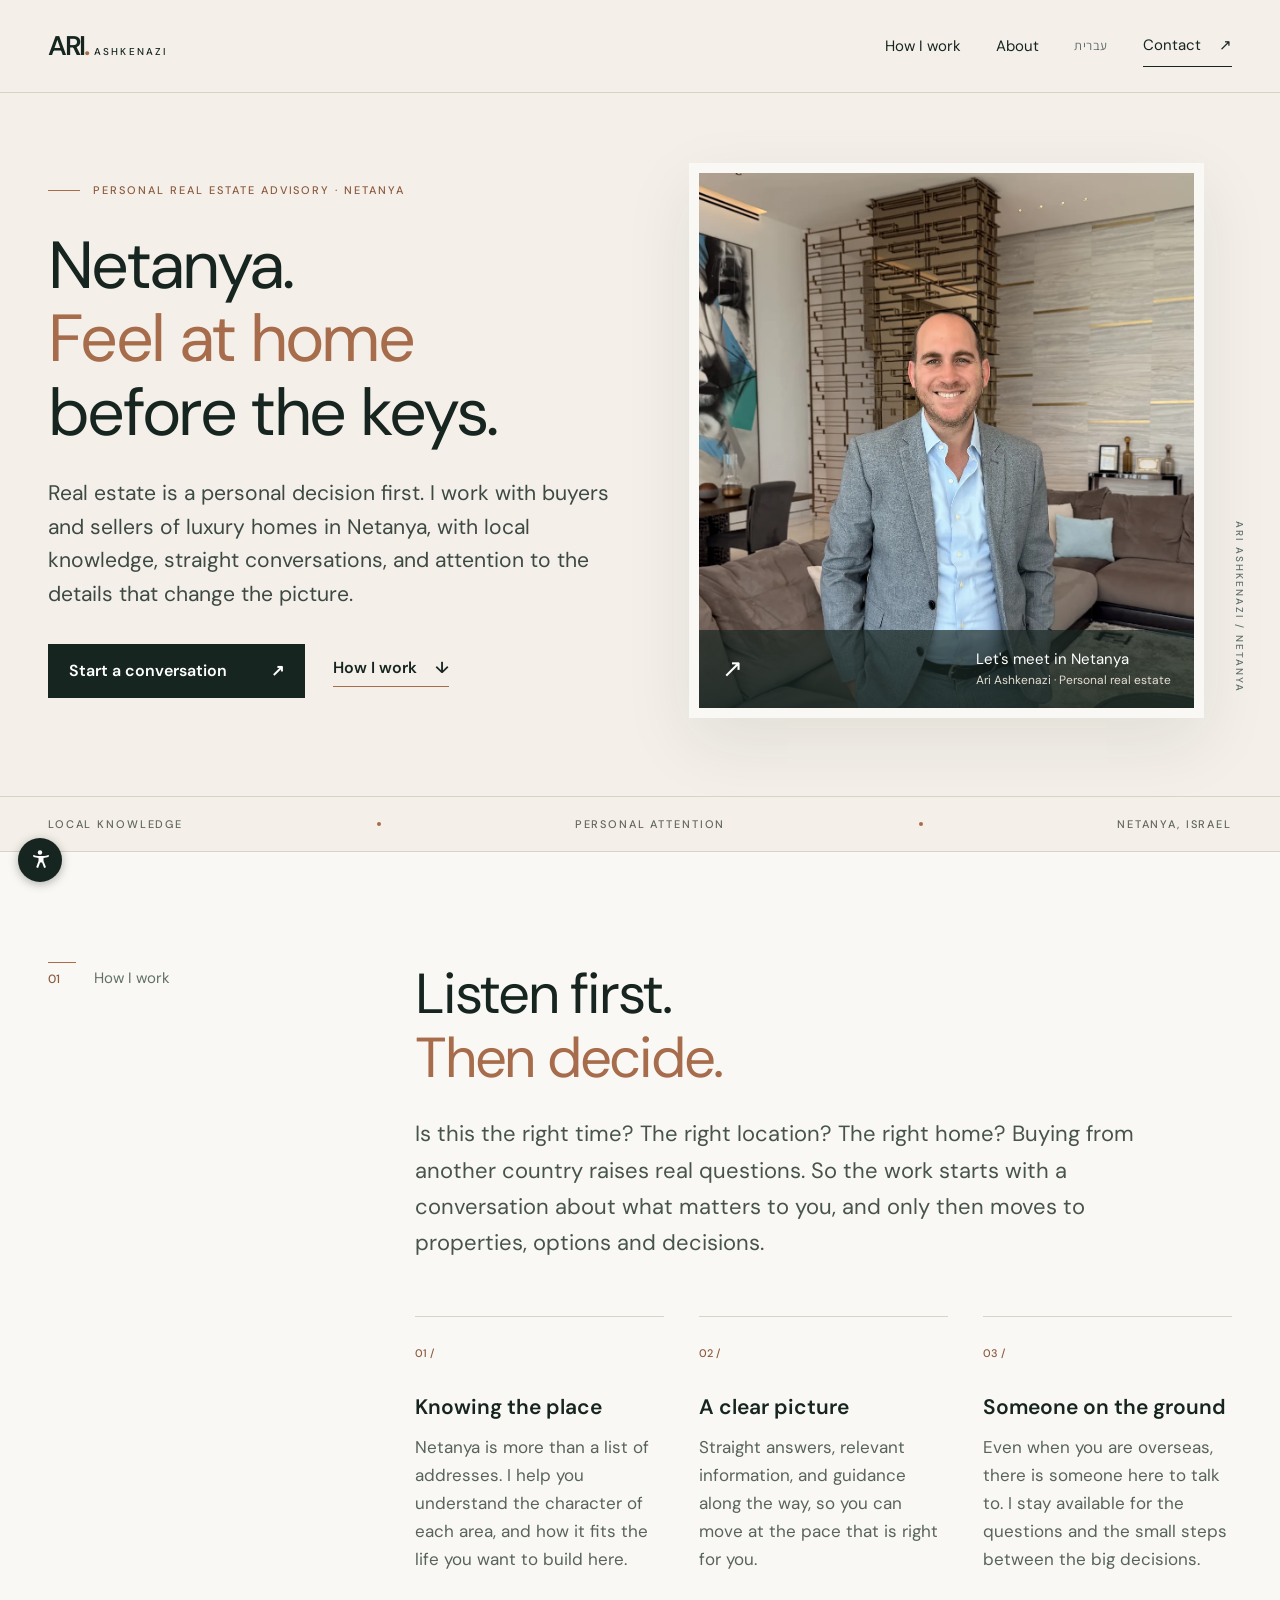
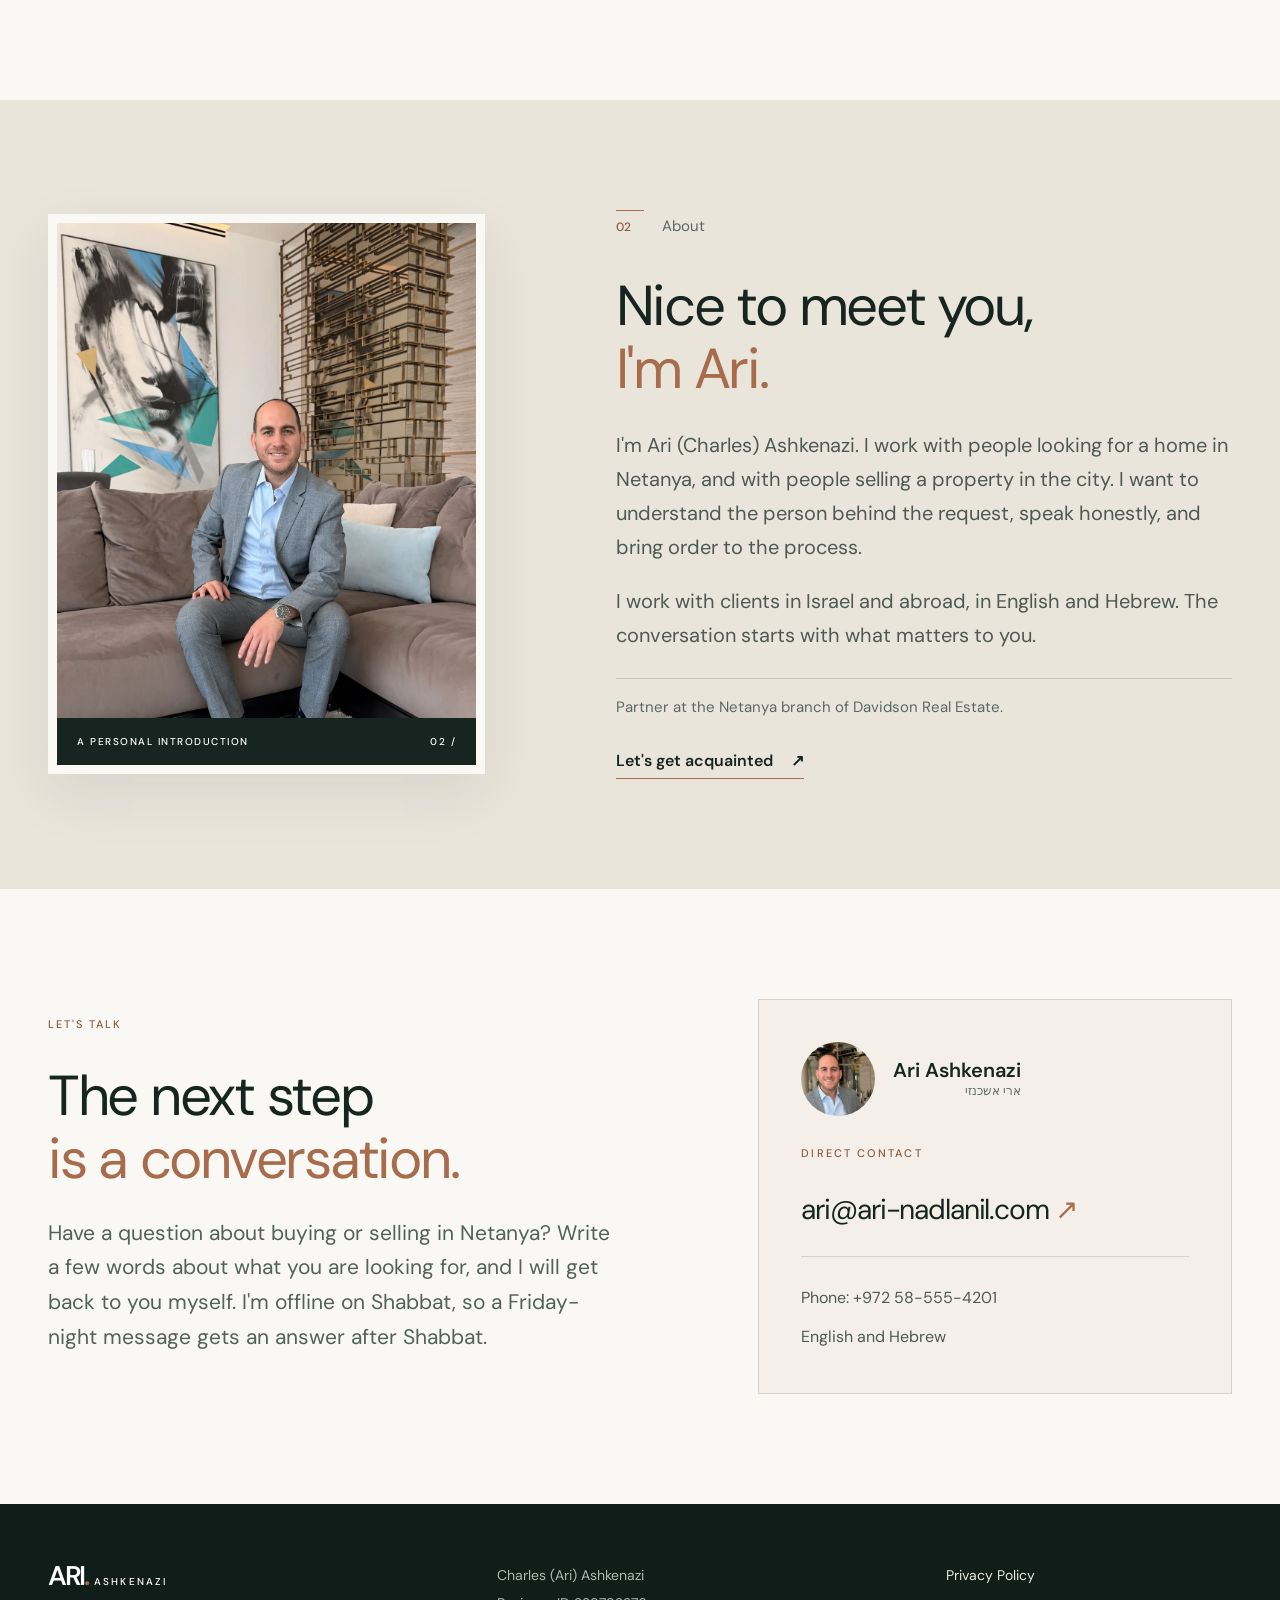
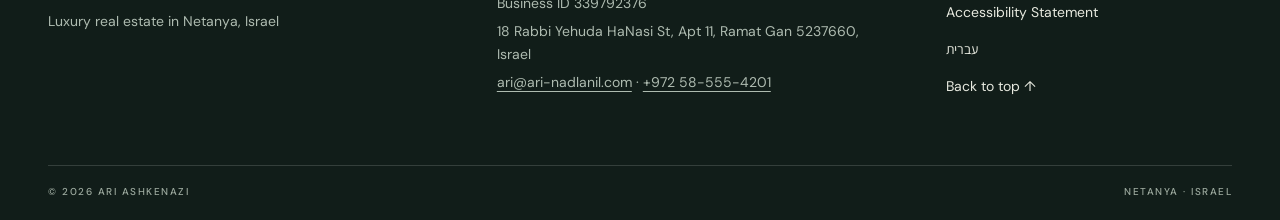
==== en/index.html @ 7a7f20bd "Site v2 phase A: English page, accessibility statement, privacy update, local fonts, 404, sitemap, r" ====
<!doctype html>
<html lang="en" dir="ltr">
<head>
  <meta charset="utf-8">
  <meta name="viewport" content="width=device-width, initial-scale=1">
  <meta name="theme-color" content="#172521">
  <title>Ari Ashkenazi | Luxury Real Estate in Netanya, Israel</title>
  <meta name="description" content="Ari (Charles) Ashkenazi - personal guidance for buying and selling luxury homes in Netanya, Israel. For buyers and sellers in Israel and abroad, in English and Hebrew.">
  <link rel="canonical" href="https://ari-nadlanil.com/en/">
  <link rel="alternate" hreflang="he" href="https://ari-nadlanil.com/">
  <link rel="alternate" hreflang="en" href="https://ari-nadlanil.com/en/">
  <link rel="alternate" hreflang="x-default" href="https://ari-nadlanil.com/">
  <meta property="og:type" content="website">
  <meta property="og:site_name" content="Ari Ashkenazi">
  <meta property="og:title" content="Ari Ashkenazi | Luxury Real Estate in Netanya">
  <meta property="og:description" content="Netanya, with someone local. Personal guidance for buyers and sellers in Israel and abroad.">
  <meta property="og:url" content="https://ari-nadlanil.com/en/">
  <meta property="og:image" content="https://ari-nadlanil.com/assets/ari-hero.webp">
  <meta property="og:locale" content="en_US">
  <meta property="og:locale:alternate" content="he_IL">
  <script type="application/ld+json">
  {
    "@context": "https://schema.org",
    "@type": "RealEstateAgent",
    "name": "Ari (Charles) Ashkenazi",
    "alternateName": "ארי אשכנזי",
    "url": "https://ari-nadlanil.com/en/",
    "image": "https://ari-nadlanil.com/assets/ari-hero.webp",
    "email": "ari@ari-nadlanil.com",
    "telephone": "+972-58-555-4201",
    "areaServed": {"@type": "City", "name": "Netanya", "containedInPlace": {"@type": "Country", "name": "Israel"}},
    "knowsLanguage": ["en", "he"],
    "address": {"@type": "PostalAddress", "streetAddress": "18 Rabbi Yehuda HaNasi St, Apt 11", "addressLocality": "Ramat Gan", "postalCode": "5237660", "addressCountry": "IL"}
  }
  </script>
  <link rel="stylesheet" href="../assets/site.css">
<!-- AIOS 20/10/2026: negishut v1.0.0 (Brain, 3e2d01d3f9) with site colors; EN pages get English labels and ltr.
     ═══════════════════════════════════════════════════════════════════
     ערכת נגישות לדפי נחיתה - קטע הקוד שמדביקים בכל דף
     מדביקים פעם אחת בתוך <head> של כל דף באתר.
     אחרי הרצת setup.py השתמשו בקובץ output/a11y-snippet-ready.html

     Zero-impact by default (Eden's directive, page-standard.md):
     - Regular visitors see ONLY a small round a11y button (bottom-left).
     - Focus outline appears via :focus-visible - keyboard users only.
     - Skip-link hidden until keyboard-focused.
     - All visual adjustments (text size / contrast / links / motion /
       readable font) apply ONLY when chosen; saved in localStorage.
     - The menu links to the accessibility statement (legal requirement).
     ═══════════════════════════════════════════════════════════════════ -->
<style>
  /* Keyboard-only focus - mouse users never see this */
  :focus-visible { outline: 3px solid #a66c4b !important; outline-offset: 2px !important; border-radius: 4px; }
  /* Skip link - visible only on keyboard focus */
  .brain-skip { position: fixed; top: -60px; right: 12px; z-index: 100000; background: #172521; color: #fff;
    padding: 10px 18px; border-radius: 10px; font-size: 15px; text-decoration: none; transition: top .15s; }
  .brain-skip:focus { top: 12px; }
  /* Opt-in modes */
  html.a11y-fs1 body { zoom: 1.12; } html.a11y-fs2 body { zoom: 1.25; }
  html.a11y-contrast { filter: contrast(1.25); }
  html.a11y-links a { text-decoration: underline !important; font-weight: 700 !important; }
  html.a11y-nomotion *, html.a11y-nomotion *::before, html.a11y-nomotion *::after {
    animation: none !important; transition: none !important; scroll-behavior: auto !important; }
  html.a11y-font body, html.a11y-font body * { font-family: Arial, Helvetica, sans-serif !important; }
  /* The button + menu */
  #brain-a11y-btn { position: fixed; bottom: 18px; left: 18px; z-index: 99999; width: 44px; height: 44px;
    border-radius: 50%; border: none; cursor: pointer; background: #172521; color: #fff;
    display: flex; align-items: center; justify-content: center; box-shadow: 0 2px 10px rgba(23,37,33,.35); padding: 0; }
  #brain-a11y-btn:hover { background: #a66c4b; }
  #brain-a11y-menu { position: fixed; bottom: 72px; left: 18px; z-index: 99999; background: #fff; color: #172521;
    border-radius: 14px; box-shadow: 0 6px 30px rgba(23,37,33,.25); padding: 14px; width: 230px; display: none;
    direction: ltr; text-align: left; font-family: Arial, sans-serif; font-size: 14px; }
  #brain-a11y-menu.open { display: block; }
  #brain-a11y-menu h2 { font-size: 15px; margin: 0 0 10px; }
  #brain-a11y-menu button { display: block; width: 100%; margin: 4px 0; padding: 8px 10px; border-radius: 8px;
    border: 1px solid #d9d2c6; background: #f4f0e9; cursor: pointer; font-size: 13px; text-align: left; color: #172521; }
  #brain-a11y-menu button[aria-pressed="true"] { background: #a66c4b; color: #fff; border-color: #a66c4b; }
  #brain-a11y-menu a { display: block; margin-top: 10px; font-size: 12px; color: #a66c4b; }
</style>
<script>
(function () {
  var MODES = [
    ["fs", "Larger text", 2],            // cycles: off → fs1 → fs2
    ["contrast", "Higher contrast", 1],
    ["links", "Highlight links", 1],
    ["nomotion", "Stop animations", 1],
    ["font", "Readable font", 1]
  ];
  var KEY = "brain_a11y";

  function state() { try { return JSON.parse(localStorage.getItem(KEY) || "{}"); } catch (e) { return {}; } }
  function apply(s) {
    var h = document.documentElement;
    h.classList.toggle("a11y-fs1", s.fs === 1); h.classList.toggle("a11y-fs2", s.fs === 2);
    ["contrast", "links", "nomotion", "font"].forEach(function (m) { h.classList.toggle("a11y-" + m, !!s[m]); });
  }

  function build() {
    if (document.getElementById("brain-a11y-btn")) return; // pasted twice - once is enough
    // Skip link (target: <main> or first <h1>'s section)
    if (!document.getElementById("brain-main")) {
      var m = document.querySelector("main") || document.querySelector("h1");
      if (m) m.id = m.id || "brain-main";
    }
    var skip = document.createElement("a");
    skip.className = "brain-skip"; skip.href = "#" + ((document.querySelector("main,h1") || {}).id || "brain-main");
    skip.textContent = "Skip to content"; document.body.prepend(skip);

    var btn = document.createElement("button");
    btn.id = "brain-a11y-btn"; btn.setAttribute("aria-label", "Open accessibility menu");
    btn.setAttribute("aria-expanded", "false"); btn.setAttribute("aria-controls", "brain-a11y-menu");
    btn.innerHTML = '<svg width="24" height="24" viewBox="0 0 24 24" fill="none" aria-hidden="true"><circle cx="12" cy="4.5" r="2.2" fill="currentColor"/><path d="M12 8c-3 0-5.5-.6-7-1l.5 2c1.5.5 3.5.8 5 .9v3.1l-2.3 6.2 1.9.8 2-5.5h-.2 2.2l2 5.5 1.9-.8L15.5 13V9.9c1.5-.1 3.5-.4 5-.9l.5-2c-1.5.4-4 1-7 1h-2z" fill="currentColor"/></svg>';

    var menu = document.createElement("div");
    menu.id = "brain-a11y-menu"; menu.setAttribute("role", "dialog"); menu.setAttribute("aria-label", "Accessibility options");
    menu.innerHTML = "<h2>Accessibility</h2>";
    MODES.forEach(function (mode) {
      var b = document.createElement("button");
      b.textContent = mode[1]; b.dataset.mode = mode[0]; b.setAttribute("aria-pressed", "false");
      b.onclick = function () {
        var s = state();
        if (mode[0] === "fs") { s.fs = ((s.fs || 0) + 1) % 3; b.setAttribute("aria-pressed", s.fs ? "true" : "false"); }
        else { s[mode[0]] = !s[mode[0]]; b.setAttribute("aria-pressed", s[mode[0]] ? "true" : "false"); }
        localStorage.setItem(KEY, JSON.stringify(s)); apply(s);
      };
      menu.appendChild(b);
    });
    var reset = document.createElement("button");
    reset.textContent = "Reset"; reset.onclick = function () { localStorage.removeItem(KEY); apply({});
      menu.querySelectorAll("[aria-pressed]").forEach(function (b) { b.setAttribute("aria-pressed", "false"); }); };
    menu.appendChild(reset);
    var link = document.createElement("a");
    link.href = "https://ari-nadlanil.com/negishut.html#english"; link.textContent = "Accessibility statement";
    menu.appendChild(link);

    // Permanent text link in the page footer (legal best practice: the statement
    // must be reachable even if this widget fails to load elsewhere). Inherits
    // the footer's own styling - visually just one more footer word.
    var foot = document.querySelector("footer");
    if (foot && !foot.querySelector('a[href*="negishut"]')) {
      var fl = document.createElement("a");
      fl.href = "https://ari-nadlanil.com/negishut.html#english"; fl.textContent = "Accessibility statement";
      fl.style.color = "inherit"; fl.style.marginRight = "6px";
      foot.appendChild(document.createTextNode(" · "));
      foot.appendChild(fl);
    }

    btn.onclick = function () {
      var open = menu.classList.toggle("open");
      btn.setAttribute("aria-expanded", open ? "true" : "false");
    };
    document.addEventListener("keydown", function (e) {
      if (e.key === "Escape" && menu.classList.contains("open")) { menu.classList.remove("open"); btn.setAttribute("aria-expanded", "false"); btn.focus(); }
    });
    document.body.appendChild(btn); document.body.appendChild(menu);

    // Restore saved prefs + reflect on buttons
    var s = state(); apply(s);
    menu.querySelectorAll("[data-mode]").forEach(function (b) {
      var m = b.dataset.mode;
      b.setAttribute("aria-pressed", (m === "fs" ? !!s.fs : !!s[m]) ? "true" : "false");
    });
  }

  if (document.readyState === "loading") document.addEventListener("DOMContentLoaded", build);
  else build();
})();
</script>
</head>
<body>
  <a class="skip" href="#main">Skip to content</a>
  <header class="site-header">
    <div class="shell nav">
      <a class="wordmark" href="./" aria-label="Ari Ashkenazi, home"><span>ARI<span class="mark-dot">.</span></span><small>ASHKENAZI</small></a>
      <nav aria-label="Main"><a href="#approach">How I work</a><a href="#about">About</a><a href="../" lang="he" hreflang="he" class="lang-switch">עברית</a><a href="#contact" class="nav-contact">Contact <span aria-hidden="true">↗</span></a></nav>
    </div>
  </header>

  <main id="main">
    <section class="hero shell" aria-labelledby="hero-title">
      <div class="hero-copy">
        <p class="eyebrow"><span class="eyebrow-line"></span> PERSONAL REAL ESTATE ADVISORY · NETANYA</p>
        <h1 id="hero-title">Netanya.<br><em>Feel at home</em><br>before the keys.</h1>
        <p class="lead">Real estate is a personal decision first. I work with buyers and sellers of luxury homes in Netanya, with local knowledge, straight conversations, and attention to the details that change the picture.</p>
        <div class="hero-actions"><a class="button button-dark" href="mailto:ari@ari-nadlanil.com?subject=Netanya%20real%20estate%20inquiry">Start a conversation <span aria-hidden="true">↗</span></a><a class="text-link" href="#approach">How I work <span aria-hidden="true">↓</span></a></div>
      </div>
      <div class="hero-art">
        <div class="photo-frame coast-frame">
          <img src="../assets/ari-hero.webp" alt="Ari Ashkenazi standing and smiling in a living room" width="1125" height="2000" fetchpriority="high">
          <div class="frame-caption"><span class="frame-icon" aria-hidden="true">↗</span><span>Let's meet in Netanya<br><small>Ari Ashkenazi · Personal real estate</small></span></div>
        </div>
        <div class="vertical-note" aria-hidden="true">ARI ASHKENAZI / NETANYA</div>
      </div>
    </section>

    <div class="ticker" aria-hidden="true"><div class="shell"><span>LOCAL KNOWLEDGE</span><i></i><span>PERSONAL ATTENTION</span><i></i><span>NETANYA, ISRAEL</span></div></div>

    <section class="intro section-pad" id="approach">
      <div class="shell intro-grid">
        <div class="section-label"><span>01</span><span>How I work</span></div>
        <div>
          <h2>Listen first.<br><em>Then decide.</em></h2>
          <p class="section-lead">Is this the right time? The right location? The right home? Buying from another country raises real questions. So the work starts with a conversation about what matters to you, and only then moves to properties, options and decisions.</p>
          <div class="principles">
            <article><span class="principle-no">01 /</span><h3>Knowing the place</h3><p>Netanya is more than a list of addresses. I help you understand the character of each area, and how it fits the life you want to build here.</p></article>
            <article><span class="principle-no">02 /</span><h3>A clear picture</h3><p>Straight answers, relevant information, and guidance along the way, so you can move at the pace that is right for you.</p></article>
            <article><span class="principle-no">03 /</span><h3>Someone on the ground</h3><p>Even when you are overseas, there is someone here to talk to. I stay available for the questions and the small steps between the big decisions.</p></article>
          </div>
        </div>
      </div>
    </section>

    <section class="about section-pad" id="about">
      <div class="shell about-grid">
        <div class="portrait-frame"><img src="../assets/ari-about.webp" alt="Ari Ashkenazi seated in a living room" width="1125" height="2000" loading="lazy" decoding="async"><div class="portrait-foot">A PERSONAL INTRODUCTION <span>02 /</span></div></div>
        <div class="about-copy"><div class="section-label"><span>02</span><span>About</span></div><h2>Nice to meet you,<br><em>I'm Ari.</em></h2><p>I'm Ari (Charles) Ashkenazi. I work with people looking for a home in Netanya, and with people selling a property in the city. I want to understand the person behind the request, speak honestly, and bring order to the process.</p><p>I work with clients in Israel and abroad, in English and Hebrew. The conversation starts with what matters to you.</p><p class="affiliation">Partner at the Netanya branch of Davidson Real Estate.</p><a class="text-link" href="mailto:ari@ari-nadlanil.com?subject=Hello%20Ari">Let's get acquainted <span aria-hidden="true">↗</span></a></div>
      </div>
    </section>

    <section class="contact section-pad" id="contact"><div class="shell contact-grid"><div><p class="eyebrow">LET'S TALK</p><h2>The next step<br><em>is a conversation.</em></h2><p>Have a question about buying or selling in Netanya? Write a few words about what you are looking for, and I will get back to you myself. I'm offline on Shabbat, so a Friday-night message gets an answer after Shabbat.</p></div><div class="contact-card"><div class="contact-person"><img src="../assets/ari-contact.webp" alt="Portrait of Ari Ashkenazi" width="1350" height="1800" loading="lazy" decoding="async"><div><strong>Ari Ashkenazi</strong><span lang="he" dir="rtl">ארי אשכנזי</span></div></div><span class="contact-card-label">DIRECT CONTACT</span><a class="contact-email" href="mailto:ari@ari-nadlanil.com">ari@ari-nadlanil.com <span aria-hidden="true">↗</span></a><div class="contact-rule"></div><span>Phone: <a href="tel:+972585554201">+972 58-555-4201</a></span><span>English and Hebrew</span></div></div></section>
  </main>

  <footer class="site-footer"><div class="shell footer-grid"><div><a class="wordmark footer-mark" href="./"><span>ARI<span class="mark-dot">.</span></span><small>ASHKENAZI</small></a><p>Luxury real estate in Netanya, Israel</p></div><div class="footer-legal"><p>Charles (Ari) Ashkenazi</p><p>Business ID 339792376</p><p>18 Rabbi Yehuda HaNasi St, Apt 11, Ramat Gan 5237660, Israel</p><p><a href="mailto:ari@ari-nadlanil.com">ari@ari-nadlanil.com</a> · <a href="tel:+972585554201">+972 58-555-4201</a></p></div><div class="footer-links"><a href="../privacy.html#english">Privacy Policy</a><a href="../negishut.html#english">Accessibility Statement</a><a href="../" lang="he" hreflang="he">עברית</a><a href="#main">Back to top ↑</a></div></div><div class="shell footer-bottom"><span>© 2026 ARI ASHKENAZI</span><span>NETANYA · ISRAEL</span></div></footer>
</body>
</html>
---- assets/site.css ----
/* Fonts self-hosted (OFL, see fonts/OFL.txt) - no request to Google */
@font-face{font-family:'Assistant';font-style:normal;font-weight:300 700;font-display:swap;src:url('fonts/assistant-hebrew.woff2') format('woff2');unicode-range:U+0307-0308, U+0590-05FF, U+200C-2010, U+20AA, U+25CC, U+FB1D-FB4F}
@font-face{font-family:'Assistant';font-style:normal;font-weight:300 700;font-display:swap;src:url('fonts/assistant-latin-ext.woff2') format('woff2');unicode-range:U+0100-02BA, U+02BD-02C5, U+02C7-02CC, U+02CE-02D7, U+02DD-02FF, U+0304, U+0308, U+0329, U+1D00-1DBF, U+1E00-1E9F, U+1EF2-1EFF, U+2020, U+20A0-20AB, U+20AD-20C4, U+2113, U+2C60-2C7F, U+A720-A7FF}
@font-face{font-family:'Assistant';font-style:normal;font-weight:300 700;font-display:swap;src:url('fonts/assistant-latin.woff2') format('woff2');unicode-range:U+0000-00FF, U+0131, U+0152-0153, U+02BB-02BC, U+02C6, U+02DA, U+02DC, U+0304, U+0308, U+0329, U+2000-206F, U+20AC, U+2122, U+2191, U+2193, U+2212, U+2215, U+FEFF, U+FFFD}
@font-face{font-family:'DM Sans';font-style:normal;font-weight:400 600;font-display:swap;src:url('fonts/dmsans-latin-ext.woff2') format('woff2');unicode-range:U+0100-02BA, U+02BD-02C5, U+02C7-02CC, U+02CE-02D7, U+02DD-02FF, U+0304, U+0308, U+0329, U+1D00-1DBF, U+1E00-1E9F, U+1EF2-1EFF, U+2020, U+20A0-20AB, U+20AD-20C4, U+2113, U+2C60-2C7F, U+A720-A7FF}
@font-face{font-family:'DM Sans';font-style:normal;font-weight:400 600;font-display:swap;src:url('fonts/dmsans-latin.woff2') format('woff2');unicode-range:U+0000-00FF, U+0131, U+0152-0153, U+02BB-02BC, U+02C6, U+02DA, U+02DC, U+0304, U+0308, U+0329, U+2000-206F, U+20AC, U+2122, U+2191, U+2193, U+2212, U+2215, U+FEFF, U+FFFD}
:root{--paper:#f4f0e9;--paper2:#eae5db;--ink:#172521;--muted:#62706a;--copper:#a66c4b;--line:#d9d2c6;--white:#faf8f4}
*{box-sizing:border-box}
html{scroll-behavior:smooth}
body{margin:0;background:var(--paper);color:var(--ink);font:400 18px/1.65 Assistant,Arial,sans-serif;-webkit-font-smoothing:antialiased}
a{color:inherit;text-decoration:none}
a:focus-visible{outline:2px solid var(--copper);outline-offset:5px}
.skip{position:absolute;right:10px;top:-60px;z-index:20;background:var(--ink);color:#fff;padding:8px 14px}.skip:focus{top:10px}
.shell{width:min(100% - 96px,1336px);margin-inline:auto}
.site-header{border-bottom:1px solid var(--line);background:var(--paper);position:relative;z-index:2}
.nav{height:92px;display:flex;align-items:center;justify-content:space-between;gap:24px}
.wordmark{display:inline-flex;align-items:baseline;gap:6px;direction:ltr;font:600 27px/.9 'DM Sans',Arial,sans-serif;letter-spacing:-.085em;white-space:nowrap}
.wordmark small{font-size:10px;letter-spacing:.22em;font-weight:500;align-self:flex-end;margin-bottom:2px}
.mark-dot{color:var(--copper)}
.nav nav{display:flex;align-items:center;gap:35px;font-size:15px}.nav nav a:hover,.text-link:hover,.footer-links a:hover{text-decoration:underline;text-underline-offset:5px}
.nav-contact{border-bottom:1px solid var(--ink);padding:8px 0}.nav-contact span,.button span,.text-link span{margin-inline-start:14px}
.hero{display:grid;grid-template-columns:1.04fr .96fr;min-height:690px;gap:4.5%;align-items:center;padding-block:70px 78px}
.hero-copy{max-width:650px}.eyebrow{font:500 11px/1.4 'DM Sans',Arial,sans-serif;letter-spacing:.18em;direction:ltr;text-align:right;display:flex;align-items:center;gap:13px;color:var(--copper);margin:0 0 31px}.eyebrow-line{display:inline-block;width:32px;height:1px;background:var(--copper)}
h1,h2,h3,p{margin-top:0}h1,h2{font-weight:400;letter-spacing:-.055em}h1{font-size:clamp(58px,5.2vw,88px);line-height:1.1;margin-bottom:28px}h1 em,h2 em{font-style:normal;color:var(--copper)}
.lead{font-size:clamp(19px,1.65vw,23px);line-height:1.6;max-width:590px;color:#3d4943;margin-bottom:32px}
.hero-actions{display:flex;align-items:center;gap:28px;flex-wrap:wrap}.button{display:inline-flex;align-items:center;justify-content:space-between;gap:30px;padding:14px 21px;min-height:54px;font-size:16px;font-weight:600;transition:transform .2s,background .2s}.button:hover{transform:translateY(-2px)}.button-dark{background:var(--ink);color:#fff}.button-dark:hover{background:#30433b}.button-light{background:var(--paper);color:var(--ink)}.text-link{font-size:16px;font-weight:600;border-bottom:1px solid var(--copper);padding-bottom:4px}.hero-english{font:400 13px/1.65 'DM Sans',Arial,sans-serif;color:#69756d;margin:35px 0 0}
.hero-art{position:relative;padding-inline-end:28px}.photo-frame{height:555px;background:#d8d2c6;position:relative;overflow:hidden;border:10px solid var(--white);box-shadow:0 24px 65px #17252116}.photo-frame>img{width:100%;height:100%;display:block;object-fit:cover;object-position:center 45%}.frame-top{position:absolute;z-index:1;top:20px;left:22px;right:22px;display:flex;justify-content:space-between;font:500 10px 'DM Sans',Arial,sans-serif;letter-spacing:.13em;color:#fff;text-shadow:0 1px 4px #17252199;direction:ltr}.frame-caption{position:absolute;bottom:0;right:0;left:0;display:flex;align-items:center;justify-content:space-between;padding:19px 23px;background:linear-gradient(0deg,#172521d9,#172521ab);color:#fff;font-size:15px;line-height:1.35}.frame-caption small{color:#e4ded2;font-size:12px}.frame-icon{font:300 25px 'DM Sans',Arial,sans-serif}.vertical-note{position:absolute;left:-14px;bottom:25px;writing-mode:vertical-rl;transform:rotate(180deg);font:500 10px 'DM Sans',Arial,sans-serif;letter-spacing:.2em;color:var(--muted)}
.ticker{border-block:1px solid var(--line)}.ticker .shell{display:flex;align-items:center;justify-content:space-between;gap:20px;padding-block:20px;direction:ltr;font:500 11px 'DM Sans',Arial,sans-serif;letter-spacing:.17em;color:#6f756d}.ticker i{height:4px;width:4px;background:var(--copper);border-radius:50%}
.section-pad{padding-block:110px}.intro{background:var(--white)}.intro-grid{display:grid;grid-template-columns:25% 1fr;gap:6%}.section-label{display:flex;gap:18px;align-items:baseline;font-size:15px;color:var(--muted)}.section-label span:first-child{font:500 12px 'DM Sans',Arial,sans-serif;color:var(--copper);border-top:1px solid var(--copper);padding-top:8px;min-width:28px}
h2{font-size:clamp(48px,4.4vw,72px);line-height:1.13;margin-bottom:27px}.section-lead{font-size:22px;line-height:1.65;max-width:720px;color:#47544d}.principles{display:grid;grid-template-columns:repeat(3,1fr);gap:35px;margin-top:55px}.principles article{border-top:1px solid var(--line);padding-top:20px}.principle-no{font:500 11px 'DM Sans',Arial,sans-serif;color:var(--copper)}.principles h3{font-size:21px;font-weight:600;margin:23px 0 8px}.principles p{font-size:17px;color:#58635d;line-height:1.65}
.about{background:var(--paper2)}.about-grid{display:grid;grid-template-columns:.83fr 1.17fr;align-items:center;gap:11%}.portrait-frame{height:560px;background:#c5cabd;border:9px solid var(--white);box-shadow:0 20px 55px #17252116;display:flex;flex-direction:column;justify-content:space-between}.portrait-frame>img{display:block;width:100%;min-height:0;flex:1;object-fit:cover;object-position:center 34%}.portrait-foot{display:flex;justify-content:space-between;background:var(--ink);color:#fff;padding:17px 20px;direction:ltr;font:500 10px 'DM Sans',Arial,sans-serif;letter-spacing:.15em}.about-copy{max-width:650px}.about-copy .section-label{margin-bottom:35px}.about-copy p{font-size:20px;line-height:1.7;color:#4d5951}.about-copy .affiliation{font-size:15px;color:#667169;border-top:1px solid #c5c5b9;padding-top:16px;margin-top:26px}.about-copy .text-link{display:inline-block;margin-top:12px}
.english-panel{background:var(--ink);color:#f4f0e9;padding-block:88px}.english-grid{display:grid;grid-template-columns:27% 1fr;gap:5%}.english-kicker{font:500 11px 'DM Sans',Arial,sans-serif;letter-spacing:.2em;color:#bf957c;margin-top:15px}.english-panel h2{font:400 clamp(48px,4.9vw,76px)/1.05 Georgia,serif;letter-spacing:-.045em}.english-panel h2 em{color:#c79374;font-style:italic}.english-panel p{font:400 19px/1.65 'DM Sans',Arial,sans-serif;color:#c2cdc5;max-width:700px;margin-bottom:28px}
.contact{background:var(--white)}.contact-grid{display:grid;grid-template-columns:1fr .8fr;gap:10%;align-items:center}.contact h2{margin-bottom:25px}.contact p:not(.eyebrow){font-size:21px;color:#536159;max-width:570px}.contact-card{background:var(--paper);border:1px solid var(--line);padding:42px;display:flex;flex-direction:column;gap:13px;color:#4c5a51;font-size:16px}.contact-person{display:flex;align-items:center;gap:18px;margin-bottom:17px}.contact-person img{display:block;width:74px;height:74px;object-fit:cover;object-position:center 18%;border-radius:50%}.contact-person div{display:flex;flex-direction:column;line-height:1.25}.contact-person strong{font-size:20px;font-weight:600;color:var(--ink)}.contact-person span{font:400 12px 'DM Sans',Arial,sans-serif;color:var(--muted)}.contact-card-label{font:500 11px 'DM Sans',Arial,sans-serif;letter-spacing:.19em;color:var(--copper);margin-bottom:18px}.contact-email{font:400 clamp(18px,2.2vw,29px) 'DM Sans',Arial,sans-serif;letter-spacing:-.04em;overflow-wrap:anywhere;color:var(--ink);direction:ltr;text-align:right}.contact-email span{color:var(--copper)}.contact-rule{height:1px;background:var(--line);margin:15px 0}
.site-footer{background:#111d19;color:#e7e9df;padding:60px 0 22px}.footer-grid{display:grid;grid-template-columns:1.1fr 1.1fr .8fr;gap:55px}.footer-mark{color:#fff}.footer-grid p{font-size:14px;line-height:1.6;color:#aebbb0;margin:16px 0 0}.footer-legal p{margin:0 0 6px}.footer-legal a{text-decoration:underline;text-underline-offset:4px}.footer-links{display:flex;flex-direction:column;align-items:flex-start;gap:14px;font-size:14px}.footer-bottom{display:flex;justify-content:space-between;border-top:1px solid #ffffff26;margin-top:65px;padding-top:19px;font:500 10px 'DM Sans',Arial,sans-serif;letter-spacing:.15em;color:#9ca99e;direction:ltr}
.policy-hero{background:var(--ink);color:var(--white);padding:68px 0}.policy-hero-grid{display:grid;grid-template-columns:minmax(0,1fr) 185px;gap:65px;align-items:center}.policy-hero-grid>img{display:block;width:185px;height:245px;object-fit:cover;object-position:center 21%;border:5px solid #faf8f422}.policy-hero .eyebrow{color:#c79374}.policy-hero h1{margin-bottom:14px}.policy-hero p:not(.eyebrow){font-size:21px;color:#bdc9bf}.policy-lang{display:flex;gap:20px;margin-top:35px}.policy-lang a{border-bottom:1px solid #c79374;padding-bottom:4px;font-size:15px}.policy-content{padding-block:85px}.policy-content section{display:grid;grid-template-columns:25% 1fr;gap:6%;padding-bottom:85px}.policy-content section+section{border-top:1px solid var(--line);padding-top:85px}.policy-text{max-width:770px}.policy-text h2{font-size:43px;margin-bottom:2px}.policy-text h3{font-size:22px;font-weight:600;margin:34px 0 7px}.policy-text p{font-size:18px;line-height:1.75;color:#45524a;margin-bottom:15px}.policy-text a{text-decoration:underline;text-underline-offset:4px;color:#745039}.policy-date{color:#778279!important;font-size:15px!important;margin-bottom:32px!important}.policy-content #english .policy-text{font-family:'DM Sans',Arial,sans-serif}.policy-content #english .policy-text h2{font-family:Georgia,serif}.policy-content #english .policy-text h3{font-size:19px}.policy-content #english .policy-text p{font-size:16px}
@media(max-width:900px){.shell{width:min(100% - 48px,700px)}.nav{height:76px}.nav nav{gap:20px}.nav nav a:not(.nav-contact){display:none}.hero{grid-template-columns:1fr;gap:38px;padding-block:66px}.hero-copy{max-width:680px}.hero-art{padding-inline-end:15px}.photo-frame{height:470px}.intro-grid,.about-grid,.english-grid,.contact-grid,.policy-content section{grid-template-columns:1fr;gap:32px}.principles{gap:20px}.about-grid{gap:45px}.portrait-frame{max-width:550px}.footer-grid{grid-template-columns:1fr 1fr}.footer-links{grid-column:span 2;flex-direction:row}.section-pad{padding-block:80px}}
@media(max-width:600px){body{font-size:17px}.shell{width:calc(100% - 40px)}.nav{height:68px}.wordmark{font-size:23px}.wordmark small{font-size:8px}.nav nav{font-size:13px}.nav-contact span{margin-inline-start:4px}.hero{padding-block:43px 54px;gap:34px;min-height:0}.eyebrow{font-size:9px;letter-spacing:.13em;margin-bottom:23px}.eyebrow-line{width:20px}h1{font-size:clamp(49px,12.1vw,67px);line-height:1.08;margin-bottom:22px}.lead{font-size:19px;line-height:1.55}.hero-actions{gap:19px}.hero-english{font-size:12px;margin-top:28px}.hero-art{padding-inline-end:10px}.photo-frame{height:450px;border-width:6px}.frame-top{top:13px;left:12px;right:12px;font-size:8px}.frame-caption{padding:12px 14px;font-size:13px}.frame-caption small{font-size:11px}.vertical-note{font-size:8px;left:-9px}.ticker .shell{justify-content:center;padding-block:15px}.ticker span:nth-of-type(2),.ticker span:nth-of-type(3),.ticker i{display:none}.section-pad{padding-block:66px}.section-label{font-size:14px}h2{font-size:clamp(43px,10vw,58px)}.section-lead{font-size:19px}.principles{grid-template-columns:1fr;margin-top:31px;gap:12px}.principles h3{margin:12px 0 4px}.principles p{margin-bottom:8px}.portrait-frame{height:520px}.about-copy p{font-size:18px}.english-panel{padding-block:66px}.english-panel h2{font-size:50px}.english-panel p{font-size:16px}.contact p:not(.eyebrow){font-size:19px}.contact-card{padding:25px}.contact-email{font-size:18px}.footer-grid{grid-template-columns:1fr;gap:28px}.footer-links{grid-column:auto;flex-direction:column}.footer-bottom{margin-top:40px}.policy-hero{padding:45px 0}.policy-hero-grid{grid-template-columns:minmax(0,1fr) 85px;gap:15px}.policy-hero-grid>img{width:85px;height:125px;border-width:3px}.policy-hero h1{font-size:44px}.policy-hero p:not(.eyebrow){font-size:16px}.policy-content{padding-block:55px}.policy-content section{gap:22px;padding-bottom:60px}.policy-content section+section{padding-top:60px}.policy-text h2{font-size:37px}.policy-text h3{font-size:20px}.policy-text p{font-size:17px}.policy-content #english .policy-text p{font-size:15px}}
@media(prefers-reduced-motion:reduce){html{scroll-behavior:auto}.button{transition:none}}
@media(max-width:600px){.hero-art{order:-1}}
/* v2 (20/10/2026): English pages (dir=ltr) + language switch */
.lang-switch{font-size:13px;letter-spacing:.04em;color:var(--muted)}
.lang-switch:hover{color:var(--ink)}
@media(max-width:900px){.nav nav a.lang-switch{display:inline}}
html[dir=ltr] body{font-family:'DM Sans',Assistant,Arial,sans-serif}
html[dir=ltr] h1,html[dir=ltr] h2{letter-spacing:-.04em}
[dir=ltr] .skip{right:auto;left:10px}
[dir=ltr] .eyebrow,[dir=ltr] .contact-email{text-align:left}
[dir=ltr] .vertical-note{left:auto;right:-14px;transform:none}
@media(max-width:600px){[dir=ltr] .vertical-note{left:auto;right:-9px}}
/* the site has its own .skip link - hide the widget's duplicate */
.brain-skip{display:none!important}
/* v2 (20/10/2026): WCAG 2.0 AA contrast (axe-core 4.10.2) - small text only, large headings keep the original copper */
.eyebrow,.section-label span:first-child,.principle-no,.contact-card-label{color:#8b5a3f}
.policy-date{color:#5f6860!important}
.ticker .shell{color:#61665f}
.hero-english{color:#5d6861}
.about .section-label,.about-copy .affiliation{color:#5b6862}
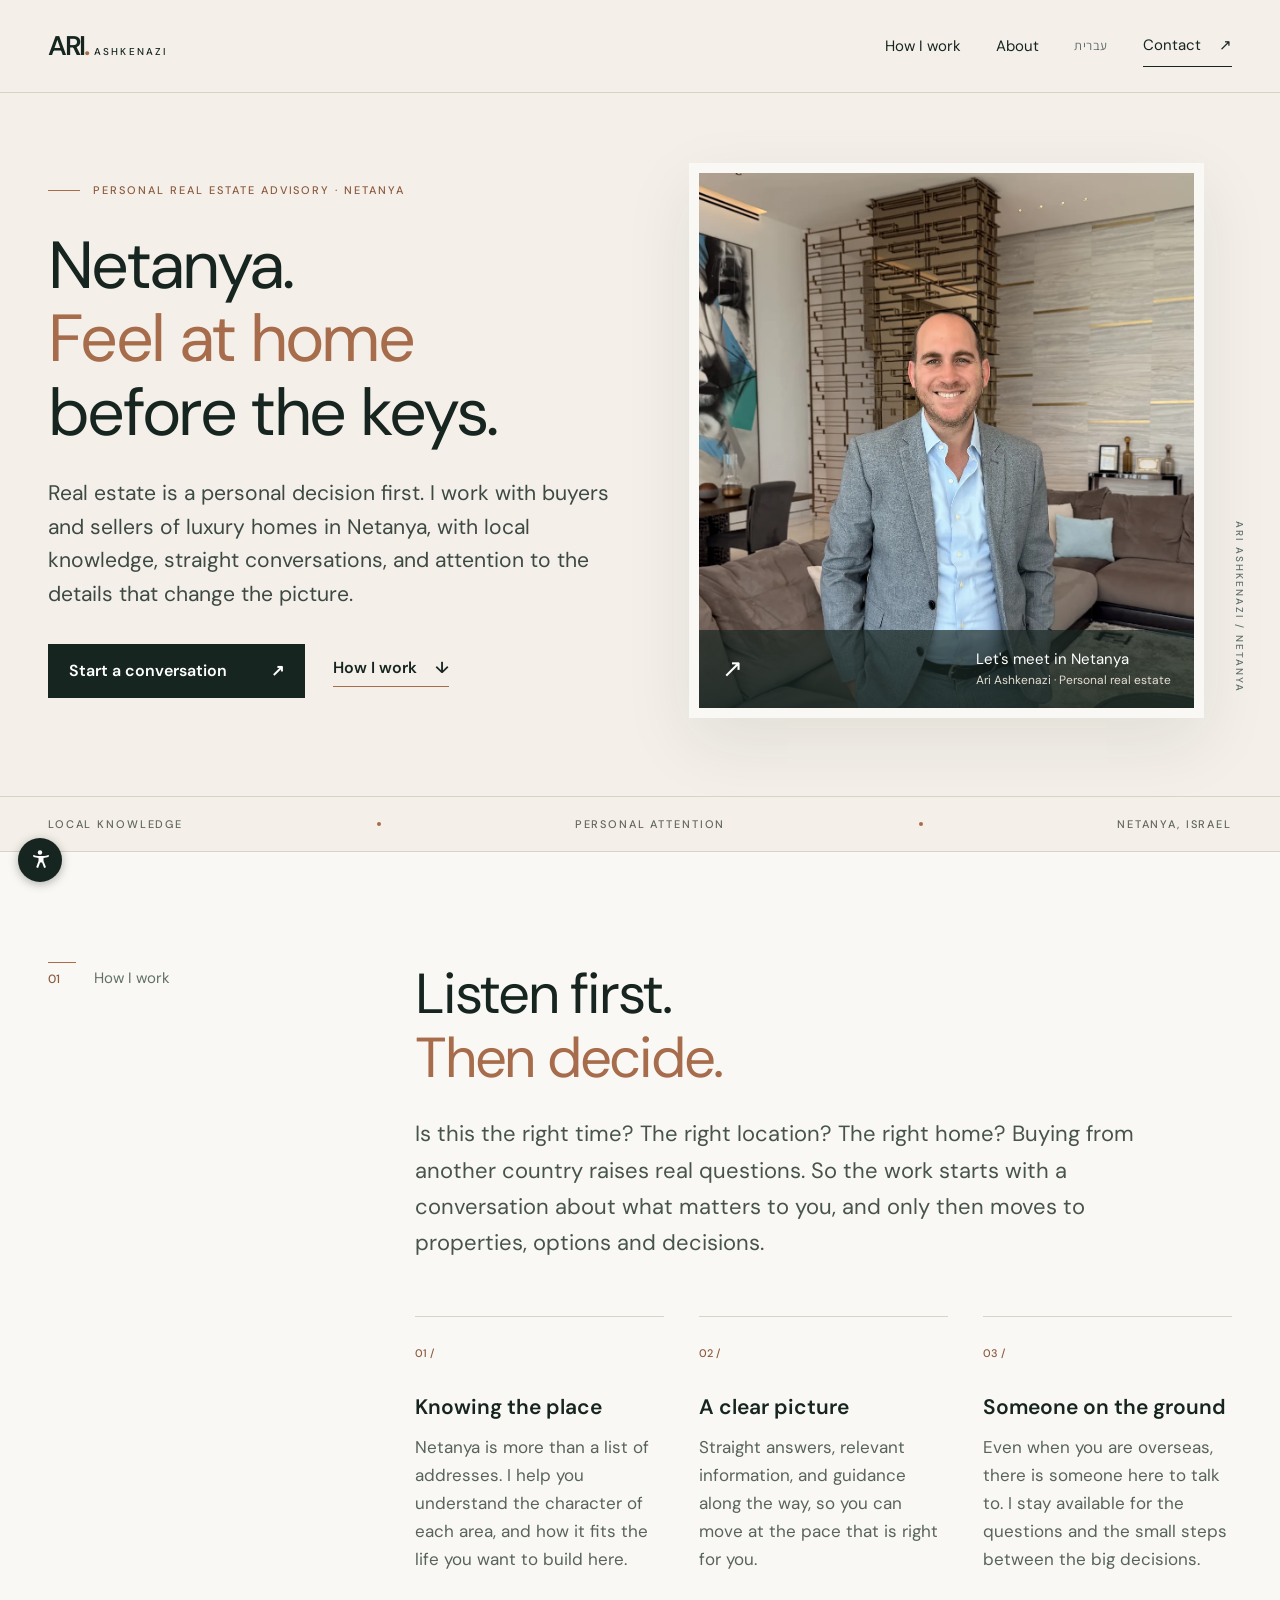
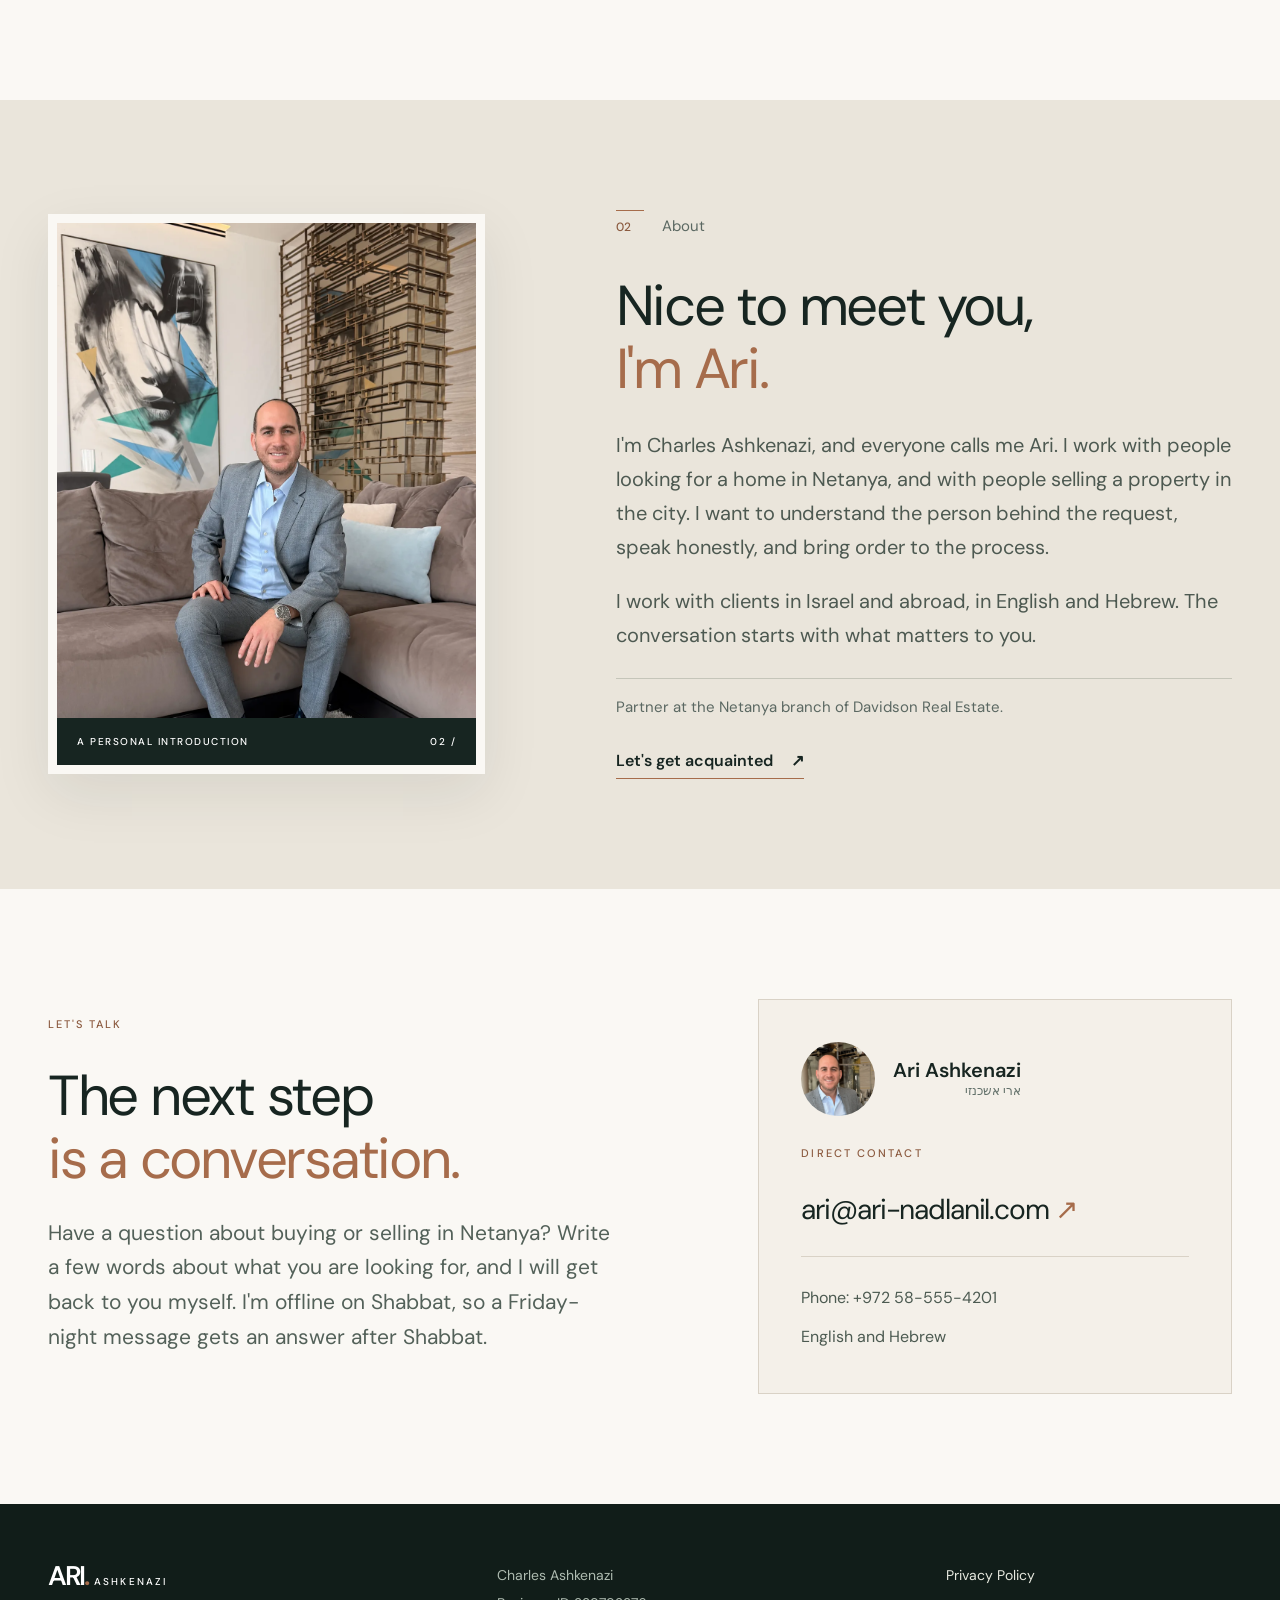
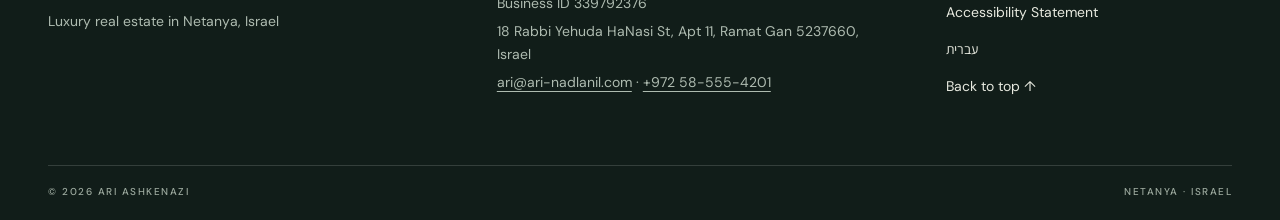
==== commit 49c1463f: "Show exact legal name Charles Ashkenazi on every page (Meta verification) Co-Authored-By: Claude Opu" ====
--- a/en/index.html
+++ b/en/index.html
@@ -5,7 +5,7 @@
   <meta name="viewport" content="width=device-width, initial-scale=1">
   <meta name="theme-color" content="#172521">
   <title>Ari Ashkenazi | Luxury Real Estate in Netanya, Israel</title>
-  <meta name="description" content="Ari (Charles) Ashkenazi - personal guidance for buying and selling luxury homes in Netanya, Israel. For buyers and sellers in Israel and abroad, in English and Hebrew.">
+  <meta name="description" content="Charles Ashkenazi (Ari) - personal guidance for buying and selling luxury homes in Netanya, Israel. For buyers and sellers in Israel and abroad, in English and Hebrew.">
   <link rel="canonical" href="https://ari-nadlanil.com/en/">
   <link rel="alternate" hreflang="he" href="https://ari-nadlanil.com/">
   <link rel="alternate" hreflang="en" href="https://ari-nadlanil.com/en/">
@@ -22,8 +22,9 @@
   {
     "@context": "https://schema.org",
     "@type": "RealEstateAgent",
-    "name": "Ari (Charles) Ashkenazi",
-    "alternateName": "ארי אשכנזי",
+    "name": "Charles Ashkenazi",
+    "legalName": "Charles Ashkenazi",
+    "alternateName": ["Ari Ashkenazi", "צ'רלס אשכנזי", "ארי אשכנזי"],
     "url": "https://ari-nadlanil.com/en/",
     "image": "https://ari-nadlanil.com/assets/ari-hero.webp",
     "email": "ari@ari-nadlanil.com",
@@ -213,13 +214,13 @@
     <section class="about section-pad" id="about">
       <div class="shell about-grid">
         <div class="portrait-frame"><img src="../assets/ari-about.webp" alt="Ari Ashkenazi seated in a living room" width="1125" height="2000" loading="lazy" decoding="async"><div class="portrait-foot">A PERSONAL INTRODUCTION <span>02 /</span></div></div>
-        <div class="about-copy"><div class="section-label"><span>02</span><span>About</span></div><h2>Nice to meet you,<br><em>I'm Ari.</em></h2><p>I'm Ari (Charles) Ashkenazi. I work with people looking for a home in Netanya, and with people selling a property in the city. I want to understand the person behind the request, speak honestly, and bring order to the process.</p><p>I work with clients in Israel and abroad, in English and Hebrew. The conversation starts with what matters to you.</p><p class="affiliation">Partner at the Netanya branch of Davidson Real Estate.</p><a class="text-link" href="mailto:ari@ari-nadlanil.com?subject=Hello%20Ari">Let's get acquainted <span aria-hidden="true">↗</span></a></div>
+        <div class="about-copy"><div class="section-label"><span>02</span><span>About</span></div><h2>Nice to meet you,<br><em>I'm Ari.</em></h2><p>I'm Charles Ashkenazi, and everyone calls me Ari. I work with people looking for a home in Netanya, and with people selling a property in the city. I want to understand the person behind the request, speak honestly, and bring order to the process.</p><p>I work with clients in Israel and abroad, in English and Hebrew. The conversation starts with what matters to you.</p><p class="affiliation">Partner at the Netanya branch of Davidson Real Estate.</p><a class="text-link" href="mailto:ari@ari-nadlanil.com?subject=Hello%20Ari">Let's get acquainted <span aria-hidden="true">↗</span></a></div>
       </div>
     </section>
 
     <section class="contact section-pad" id="contact"><div class="shell contact-grid"><div><p class="eyebrow">LET'S TALK</p><h2>The next step<br><em>is a conversation.</em></h2><p>Have a question about buying or selling in Netanya? Write a few words about what you are looking for, and I will get back to you myself. I'm offline on Shabbat, so a Friday-night message gets an answer after Shabbat.</p></div><div class="contact-card"><div class="contact-person"><img src="../assets/ari-contact.webp" alt="Portrait of Ari Ashkenazi" width="1350" height="1800" loading="lazy" decoding="async"><div><strong>Ari Ashkenazi</strong><span lang="he" dir="rtl">ארי אשכנזי</span></div></div><span class="contact-card-label">DIRECT CONTACT</span><a class="contact-email" href="mailto:ari@ari-nadlanil.com">ari@ari-nadlanil.com <span aria-hidden="true">↗</span></a><div class="contact-rule"></div><span>Phone: <a href="tel:+972585554201">+972 58-555-4201</a></span><span>English and Hebrew</span></div></div></section>
   </main>
 
-  <footer class="site-footer"><div class="shell footer-grid"><div><a class="wordmark footer-mark" href="./"><span>ARI<span class="mark-dot">.</span></span><small>ASHKENAZI</small></a><p>Luxury real estate in Netanya, Israel</p></div><div class="footer-legal"><p>Charles (Ari) Ashkenazi</p><p>Business ID 339792376</p><p>18 Rabbi Yehuda HaNasi St, Apt 11, Ramat Gan 5237660, Israel</p><p><a href="mailto:ari@ari-nadlanil.com">ari@ari-nadlanil.com</a> · <a href="tel:+972585554201">+972 58-555-4201</a></p></div><div class="footer-links"><a href="../privacy.html#english">Privacy Policy</a><a href="../negishut.html#english">Accessibility Statement</a><a href="../" lang="he" hreflang="he">עברית</a><a href="#main">Back to top ↑</a></div></div><div class="shell footer-bottom"><span>© 2026 ARI ASHKENAZI</span><span>NETANYA · ISRAEL</span></div></footer>
+  <footer class="site-footer"><div class="shell footer-grid"><div><a class="wordmark footer-mark" href="./"><span>ARI<span class="mark-dot">.</span></span><small>ASHKENAZI</small></a><p>Luxury real estate in Netanya, Israel</p></div><div class="footer-legal"><p>Charles Ashkenazi</p><p>Business ID 339792376</p><p>18 Rabbi Yehuda HaNasi St, Apt 11, Ramat Gan 5237660, Israel</p><p><a href="mailto:ari@ari-nadlanil.com">ari@ari-nadlanil.com</a> · <a href="tel:+972585554201">+972 58-555-4201</a></p></div><div class="footer-links"><a href="../privacy.html#english">Privacy Policy</a><a href="../negishut.html#english">Accessibility Statement</a><a href="../" lang="he" hreflang="he">עברית</a><a href="#main">Back to top ↑</a></div></div><div class="shell footer-bottom"><span>© 2026 ARI ASHKENAZI</span><span>NETANYA · ISRAEL</span></div></footer>
 </body>
 </html>
